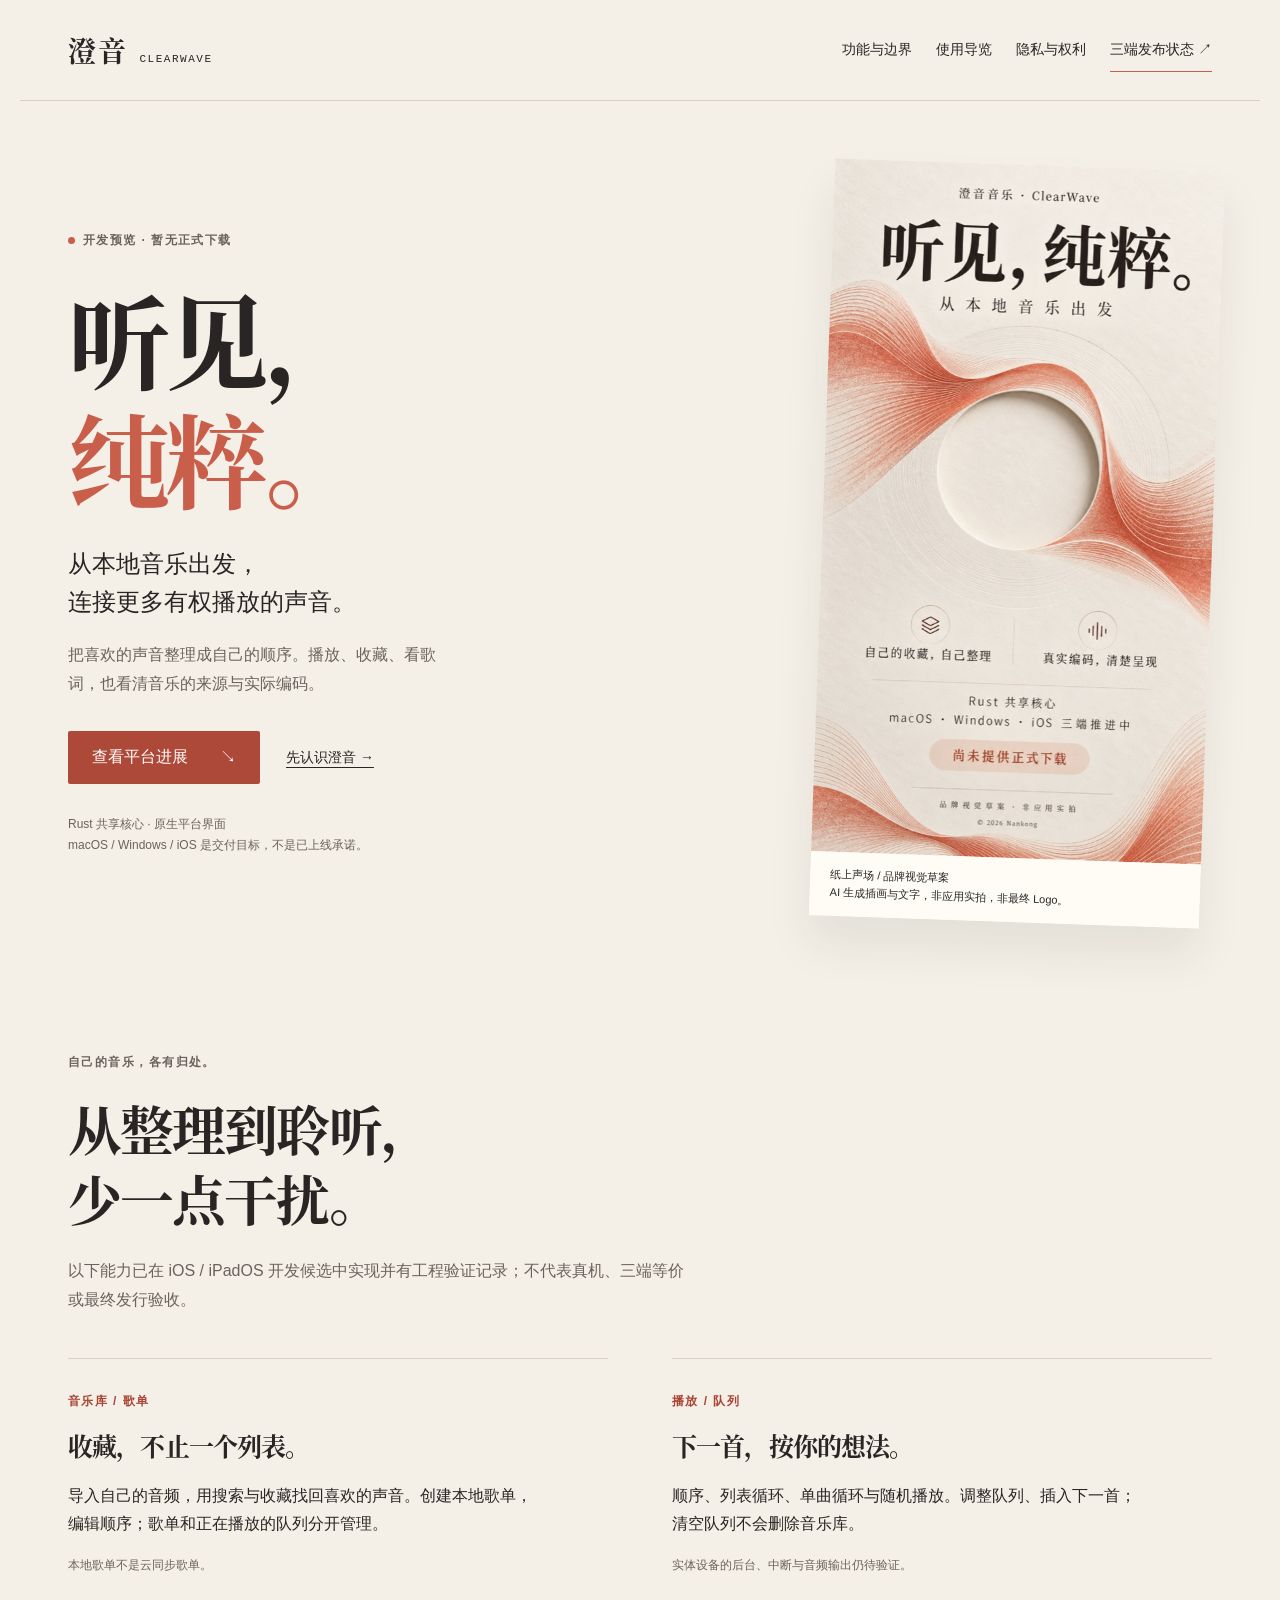
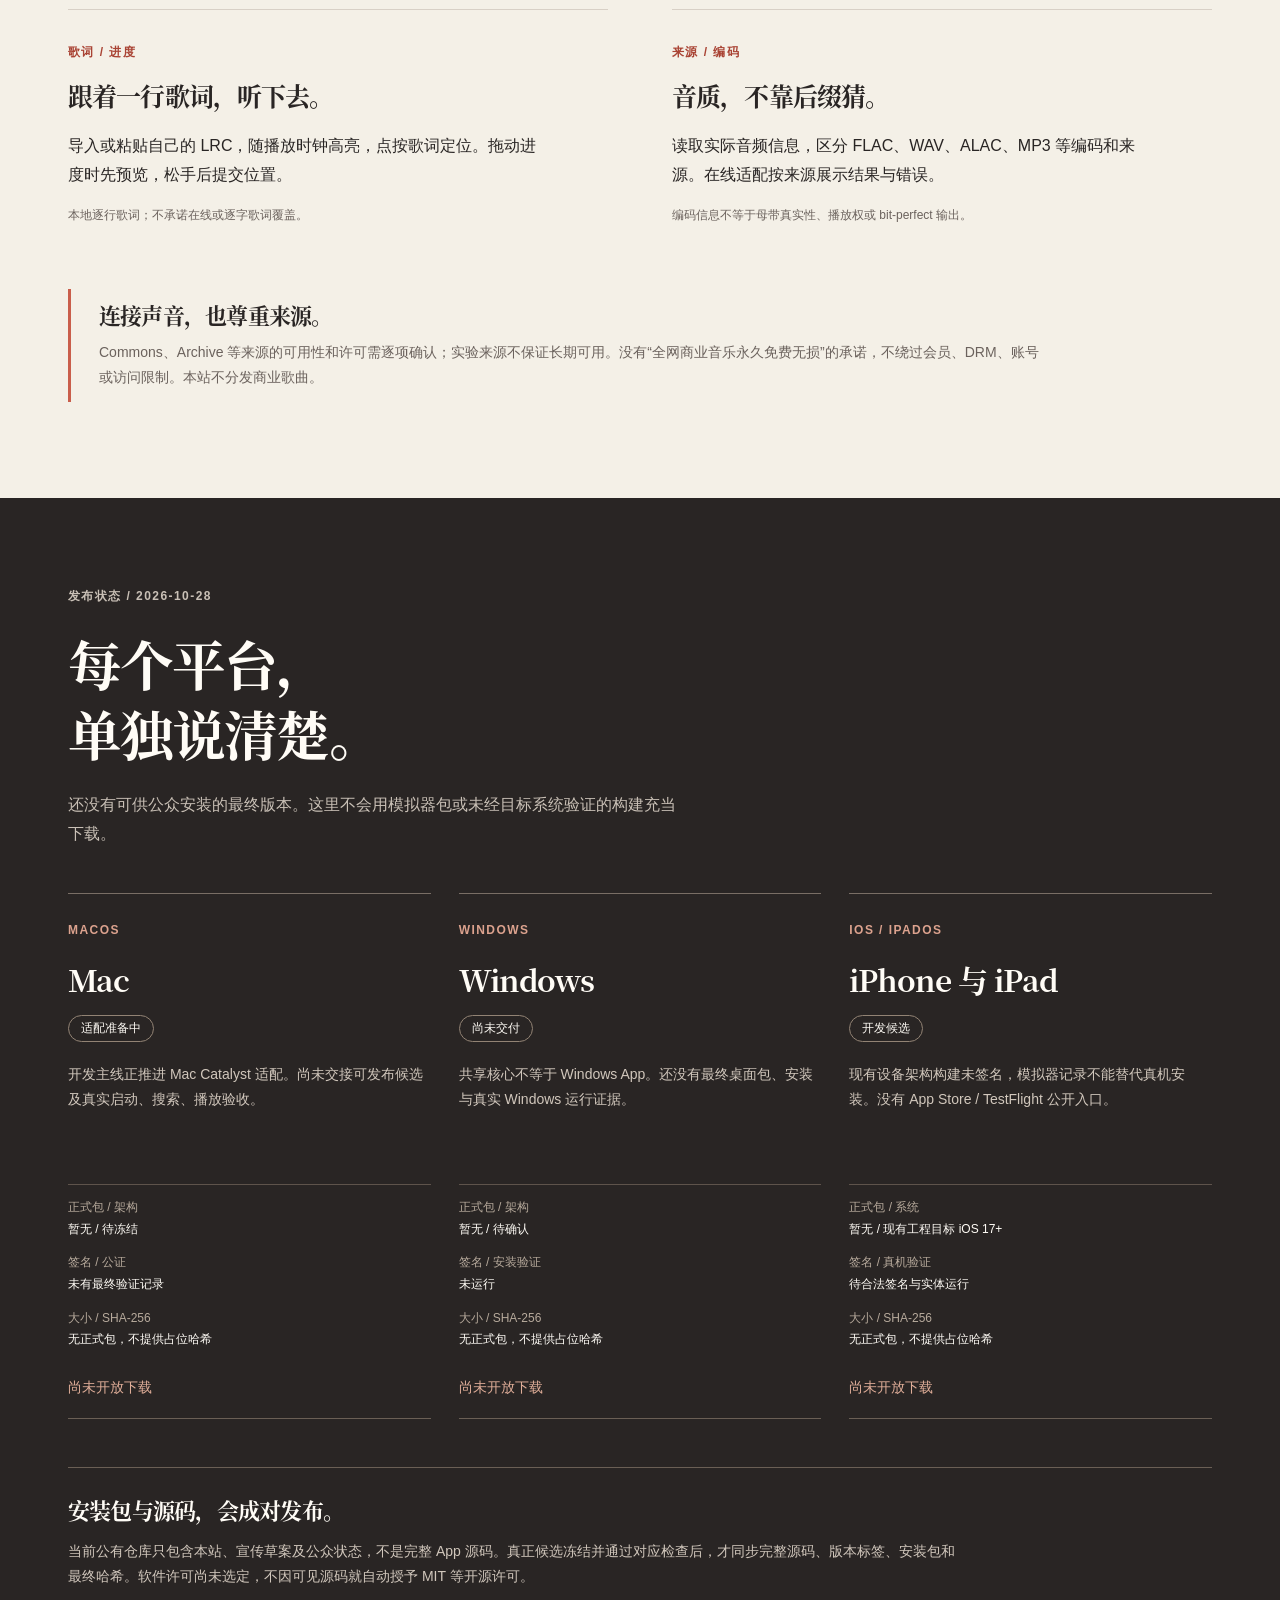
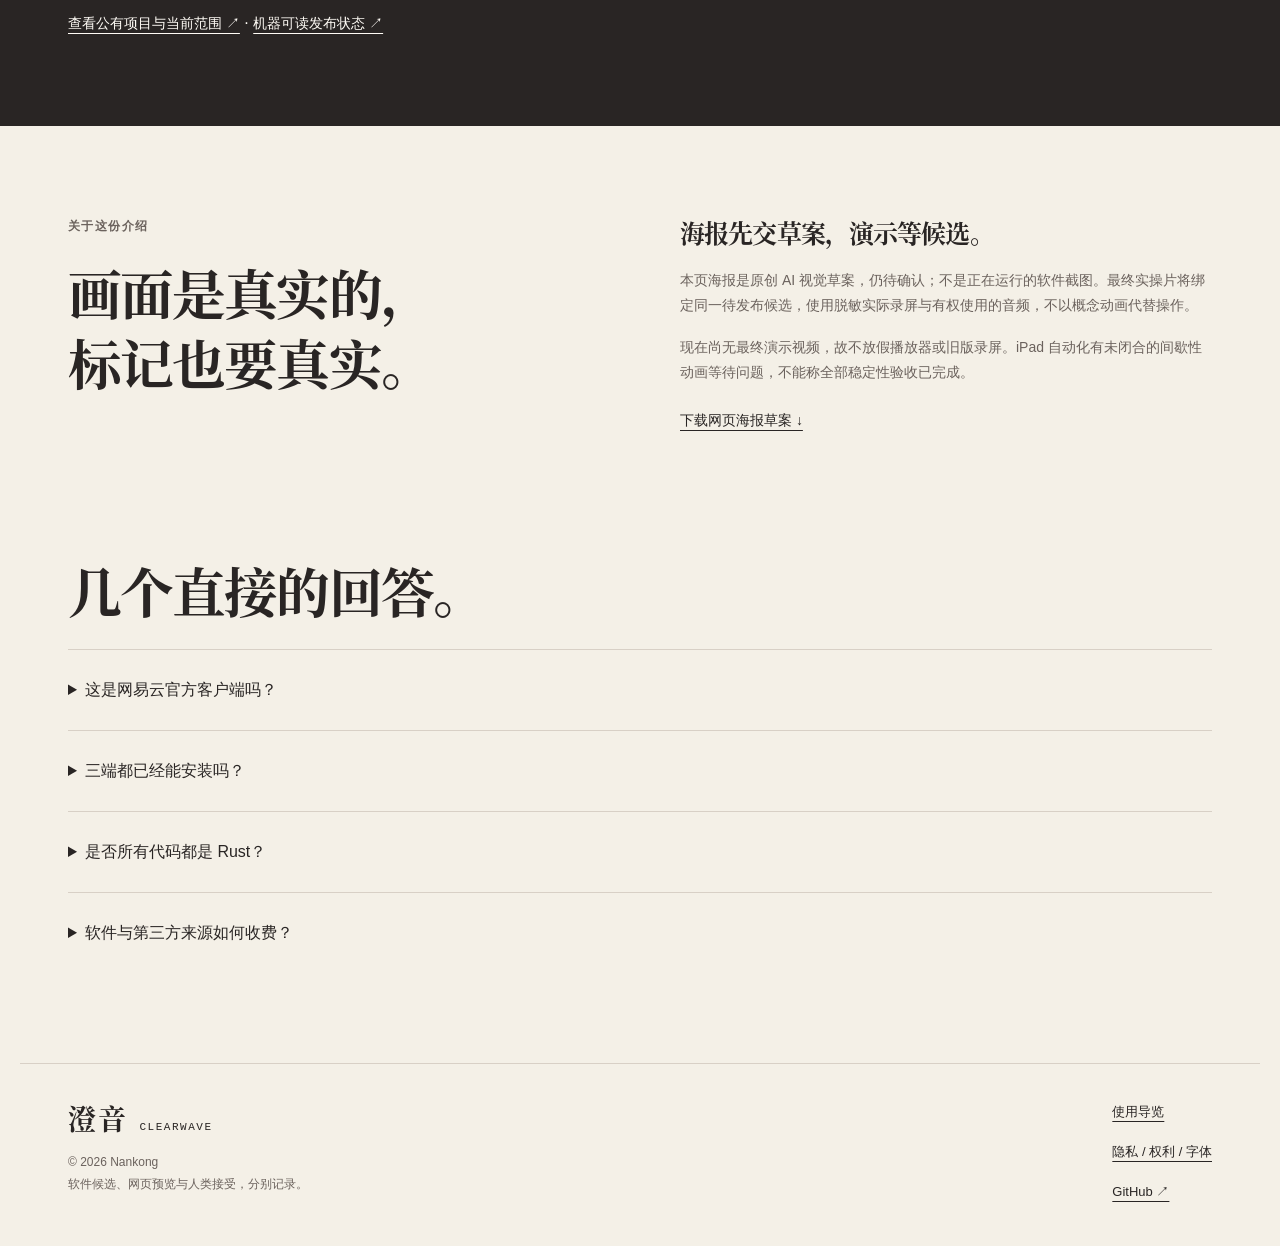
==== docs/index.html @ 3a29a629 "Publish ClearWave website preview and explicit platform status" ====
<!doctype html>
<html lang="zh-CN">
<head>
  <meta charset="utf-8">
  <meta name="viewport" content="width=device-width, initial-scale=1">
  <meta name="description" content="澄音音乐 ClearWave：从本地音乐出发，连接有权播放的声音。了解真实能力、三端开发状态与发布边界。">
  <meta name="theme-color" content="#F4F0E7">
  <title>澄音音乐 ClearWave — 听见，纯粹。</title>
  <link rel="stylesheet" href="style.css">
  <link rel="icon" href="favicon.svg" type="image/svg+xml">
</head>
<body>
  <a class="skip" href="#main">跳到正文</a>
  <header class="wrap header">
    <a class="brand" href="./" aria-label="澄音音乐首页">澄音<span>CLEARWAVE</span></a>
    <nav aria-label="主导航"><a href="#experience">功能与边界</a><a href="guide.html">使用导览</a><a href="rights.html">隐私与权利</a><a class="nav-status" href="#downloads">三端发布状态 ↗</a></nav>
  </header>
  <main id="main">
    <section class="hero wrap">
      <div class="hero-copy">
        <p class="eyebrow"><span class="dot" aria-hidden="true"></span>开发预览 · 暂无正式下载</p>
        <h1>听见，<br><em>纯粹。</em></h1>
        <p class="lead">从本地音乐出发，<br>连接更多有权播放的声音。</p>
        <p class="intro">把喜欢的声音整理成自己的顺序。播放、收藏、看歌词，也看清音乐的来源与实际编码。</p>
        <div class="actions"><a class="button" href="#downloads">查看平台进展 <span aria-hidden="true">↘</span></a><a class="text-link" href="guide.html">先认识澄音 →</a></div>
        <p class="hero-note">Rust 共享核心 · 原生平台界面<br>macOS / Windows / iOS 是交付目标，不是已上线承诺。</p>
      </div>
      <figure class="hero-visual">
        <img src="poster-draft-r1.jpg" width="540" height="960" alt="澄音音乐品牌视觉草案：米白纸上的珊瑚色声波，主标题听见，纯粹。画内标注三端推进中、尚未提供正式下载。">
        <figcaption>纸上声场 / 品牌视觉草案<br>AI 生成插画与文字，非应用实拍，非最终 Logo。</figcaption>
      </figure>
    </section>
    <section class="experience wrap" id="experience" aria-labelledby="experience-title">
      <div class="section-head"><p class="eyebrow">自己的音乐，各有归处。</p><h2 id="experience-title">从整理到聆听，<br>少一点干扰。</h2><p>以下能力已在 iOS / iPadOS 开发候选中实现并有工程验证记录；不代表真机、三端等价或最终发行验收。</p></div>
      <div class="feature-grid">
        <article><p class="label">音乐库 / 歌单</p><h3>收藏，不止一个列表。</h3><p>导入自己的音频，用搜索与收藏找回喜欢的声音。创建本地歌单，编辑顺序；歌单和正在播放的队列分开管理。</p><small>本地歌单不是云同步歌单。</small></article>
        <article><p class="label">播放 / 队列</p><h3>下一首，按你的想法。</h3><p>顺序、列表循环、单曲循环与随机播放。调整队列、插入下一首；清空队列不会删除音乐库。</p><small>实体设备的后台、中断与音频输出仍待验证。</small></article>
        <article><p class="label">歌词 / 进度</p><h3>跟着一行歌词，听下去。</h3><p>导入或粘贴自己的 LRC，随播放时钟高亮，点按歌词定位。拖动进度时先预览，松手后提交位置。</p><small>本地逐行歌词；不承诺在线或逐字歌词覆盖。</small></article>
        <article><p class="label">来源 / 编码</p><h3>音质，不靠后缀猜。</h3><p>读取实际音频信息，区分 FLAC、WAV、ALAC、MP3 等编码和来源。在线适配按来源展示结果与错误。</p><small>编码信息不等于母带真实性、播放权或 bit-perfect 输出。</small></article>
      </div>
      <aside class="boundary"><h3>连接声音，也尊重来源。</h3><p>Commons、Archive 等来源的可用性和许可需逐项确认；实验来源不保证长期可用。没有“全网商业音乐永久免费无损”的承诺，不绕过会员、DRM、账号或访问限制。本站不分发商业歌曲。</p></aside>
    </section>
    <section class="platforms" id="downloads" aria-labelledby="download-title"><div class="wrap">
      <div class="section-head"><p class="eyebrow">发布状态 / 2026-10-28</p><h2 id="download-title">每个平台，<br>单独说清楚。</h2><p>还没有可供公众安装的最终版本。这里不会用模拟器包或未经目标系统验证的构建充当下载。</p></div>
      <div class="platform-grid">
        <article data-platform="macos"><p class="label">MACOS</p><h3>Mac</h3><span class="status">适配准备中</span><p>开发主线正推进 Mac Catalyst 适配。尚未交接可发布候选及真实启动、搜索、播放验收。</p><dl><dt>正式包 / 架构</dt><dd>暂无 / 待冻结</dd><dt>签名 / 公证</dt><dd>未有最终验证记录</dd><dt>大小 / SHA-256</dt><dd>无正式包，不提供占位哈希</dd></dl><p class="unavailable">尚未开放下载</p></article>
        <article data-platform="windows"><p class="label">WINDOWS</p><h3>Windows</h3><span class="status">尚未交付</span><p>共享核心不等于 Windows App。还没有最终桌面包、安装与真实 Windows 运行证据。</p><dl><dt>正式包 / 架构</dt><dd>暂无 / 待确认</dd><dt>签名 / 安装验证</dt><dd>未运行</dd><dt>大小 / SHA-256</dt><dd>无正式包，不提供占位哈希</dd></dl><p class="unavailable">尚未开放下载</p></article>
        <article data-platform="ios"><p class="label">IOS / IPADOS</p><h3>iPhone 与 iPad</h3><span class="status">开发候选</span><p>现有设备架构构建未签名，模拟器记录不能替代真机安装。没有 App Store / TestFlight 公开入口。</p><dl><dt>正式包 / 系统</dt><dd>暂无 / 现有工程目标 iOS 17+</dd><dt>签名 / 真机验证</dt><dd>待合法签名与实体运行</dd><dt>大小 / SHA-256</dt><dd>无正式包，不提供占位哈希</dd></dl><p class="unavailable">尚未开放下载</p></article>
      </div>
      <div class="release-note"><h3>安装包与源码，会成对发布。</h3><p>当前公有仓库只包含本站、宣传草案及公众状态，不是完整 App 源码。真正候选冻结并通过对应检查后，才同步完整源码、版本标签、安装包和最终哈希。软件许可尚未选定，不因可见源码就自动授予 MIT 等开源许可。</p><a class="text-link" href="https://github.com/dashizhihuan2018-source/ClearWave">查看公有项目与当前范围 ↗</a> · <a class="text-link" href="release-status.json">机器可读发布状态 ↗</a></div>
    </div></section>
    <section class="media wrap" aria-labelledby="media-title"><div class="section-head"><p class="eyebrow">关于这份介绍</p><h2 id="media-title">画面是真实的，<br>标记也要真实。</h2></div><div class="media-copy"><h3>海报先交草案，演示等候选。</h3><p>本页海报是原创 AI 视觉草案，仍待确认；不是正在运行的软件截图。最终实操片将绑定同一待发布候选，使用脱敏实际录屏与有权使用的音频，不以概念动画代替操作。</p><p>现在尚无最终演示视频，故不放假播放器或旧版录屏。iPad 自动化有未闭合的间歇性动画等待问题，不能称全部稳定性验收已完成。</p><a class="text-link" href="poster-draft-r1.jpg" download>下载网页海报草案 ↓</a></div></section>
    <section class="wrap faq"><h2>几个直接的回答。</h2><details><summary>这是网易云官方客户端吗？</summary><p>不是。澄音是独立音乐播放器候选，与网易云及各来源平台无官方合作或背书关系，不复制其商标、专有代码或歌曲资产。</p></details><details><summary>三端都已经能安装吗？</summary><p>没有。Mac 适配、Windows 交付及 iOS 签名/真机验证分别推进；现阶段不能从本站下载安装正式 App。</p></details><details><summary>是否所有代码都是 Rust？</summary><p>不是。共享核心使用 Rust；当前 Apple 平台界面与音频输出使用 SwiftUI / AVFoundation。原生薄层和各平台能力需要分别验证。</p></details><details><summary>软件与第三方来源如何收费？</summary><p>尚未公布最终软件使用许可与发行条款。本站是免费访问的静态介绍页，不收款、不售卖音乐；第三方来源的授权、访问条件或费用独立适用。</p></details></section>
  </main>
  <footer class="wrap footer"><div><a class="brand" href="./">澄音<span>CLEARWAVE</span></a><p>© 2026 Nankong<br>软件候选、网页预览与人类接受，分别记录。</p></div><div><a href="guide.html">使用导览</a><a href="rights.html">隐私 / 权利 / 字体</a><a href="https://github.com/dashizhihuan2018-source/ClearWave">GitHub ↗</a></div></footer>
</body>
</html>
---- docs/style.css ----
@font-face{font-family:ClearWaveTitle;src:url('fonts/ClearWaveTitle-Bold.woff2') format('woff2');font-weight:700;font-style:normal;font-display:swap}
:root{--paper:#f4f0e7;--ink:#292524;--coral:#c95e4b;--muted:#6b625d;--surface:#fffcf6;--line:#d8d0c6;--deep:#292524}
*{box-sizing:border-box}html{scroll-behavior:smooth;scroll-padding-top:36px}body{margin:0;background:var(--paper);color:var(--ink);font-family:-apple-system,BlinkMacSystemFont,"PingFang SC","Microsoft YaHei",sans-serif;font-size:16px;line-height:1.8}a{color:inherit;text-decoration-thickness:1px;text-underline-offset:5px}a:hover{color:#a94030}a:focus-visible,summary:focus-visible{outline:3px solid var(--coral);outline-offset:5px}img{display:block;max-width:100%;height:auto}h1,h2,h3,.brand{font-family:ClearWaveTitle,"Songti SC",serif;font-weight:700;line-height:1.3;letter-spacing:-.035em}h1,h2,h3,p,figure{margin:0}h1{font-size:clamp(76px,8vw,120px);line-height:1.16;margin:28px 0}h1 em{font-style:normal;color:var(--coral)}h2{font-size:clamp(34px,4.2vw,58px);margin-bottom:24px}h3{font-size:25px;margin-bottom:20px}p+p{margin-top:16px}.wrap{max-width:1240px;padding-inline:48px;margin:auto}.header{display:flex;justify-content:space-between;gap:24px;align-items:center;padding-block:28px;border-bottom:1px solid var(--line)}.brand{display:flex;align-items:baseline;gap:12px;font-size:28px;white-space:nowrap;text-decoration:none;letter-spacing:.06em}.brand span{font-family:ui-monospace,monospace;font-size:11px;font-weight:500;letter-spacing:.14em}.header nav{display:flex;gap:24px;align-items:center;font-size:14px}.header nav a{text-decoration:none;min-height:44px;display:inline-flex;align-items:center}.nav-status{border-bottom:1px solid var(--coral)}.skip{position:absolute;left:16px;top:-100px;background:var(--surface);padding:12px;z-index:10}.skip:focus{top:12px}.hero{display:grid;grid-template-columns:1.05fr .85fr;gap:72px;align-items:center;padding-block:64px 90px}.eyebrow,.label{font-size:12px;letter-spacing:.12em;font-weight:600}.eyebrow{color:var(--muted)}.dot{display:inline-block;width:7px;height:7px;background:var(--coral);border-radius:50%;vertical-align:middle;margin-right:8px}.lead{font-size:24px;line-height:1.6;margin-bottom:20px}.intro{color:var(--muted);max-width:380px}.actions{display:flex;gap:26px;align-items:center;flex-wrap:wrap;margin-top:32px}.button{display:inline-flex;gap:32px;align-items:center;min-height:52px;padding:12px 24px;background:var(--coral);color:#fff;text-decoration:none;border-radius:2px}.button:hover{background:#a94030;color:white}.text-link{font-size:14px}.hero-note{margin-top:30px;font-size:12px;color:var(--muted)}.hero-visual{max-width:390px;justify-self:end;transform:rotate(2deg);box-shadow:0 28px 46px #29252414}.hero-visual img{width:100%}.hero-visual figcaption{position:relative;font-size:11px;padding:14px 20px;background:var(--surface);line-height:1.6}.section-head{max-width:620px;margin-bottom:44px}.section-head .eyebrow{margin-bottom:20px}.section-head>p:last-child{color:var(--muted)}.experience{padding-block:40px 96px}.feature-grid{display:grid;grid-template-columns:1fr 1fr;gap:0 64px}.feature-grid article{padding-block:32px;border-top:1px solid var(--line)}.feature-grid .label{color:var(--coral);margin-bottom:16px}.feature-grid p:not(.label){max-width:470px}.feature-grid small{display:block;color:var(--muted);margin-top:16px;font-size:12px}.boundary{border-left:3px solid var(--coral);padding:12px 28px;margin-top:30px}.boundary h3{font-size:22px;margin-bottom:10px}.boundary p{color:var(--muted);font-size:14px;max-width:940px}.platforms{background:var(--deep);color:var(--surface);padding-block:88px}.platforms .eyebrow,.platforms .section-head>p:last-child{color:#c9c0b6}.platform-grid{display:grid;grid-template-columns:repeat(3,1fr);gap:28px}.platform-grid article{padding:26px 0;border-top:1px solid #796e65}.platform-grid .label{color:#dca28e;margin-bottom:18px}.platform-grid h3{font-size:30px;margin-bottom:14px}.status{display:inline-block;padding:2px 12px;border:1px solid #928374;font-size:12px;margin-bottom:20px;border-radius:30px}.platform-grid article>p:not(.label):not(.unavailable){font-size:14px;color:#d1c7bc;min-height:102px}.platform-grid dl{font-size:12px;border-top:1px solid #5e534b;margin-top:20px;padding-top:12px}.platform-grid dt{color:#b7aa9c}.platform-grid dd{margin:0 0 12px;overflow-wrap:anywhere}.unavailable{font-size:14px;border-bottom:1px solid #6a5f55;padding-bottom:18px;margin-top:24px;color:#dfad98}.release-note{border-top:1px solid #6a5f55;padding-top:28px;margin-top:22px}.release-note h3{font-size:22px;margin-bottom:14px}.release-note p{max-width:900px;color:#d1c7bc;font-size:14px;margin-bottom:20px}.platforms a:hover{color:#f9c4af}.media{display:grid;grid-template-columns:1fr 1fr;gap:80px;padding-block:90px}.media-copy p{color:var(--muted);font-size:14px}.media-copy a{display:inline-flex;min-height:44px;align-items:center;margin-top:14px}.faq{padding-bottom:90px}.faq details{border-top:1px solid var(--line);padding-block:18px}.faq summary{cursor:pointer;min-height:44px;align-content:center}.faq details p{max-width:860px;color:var(--muted);font-size:14px;padding:12px 24px}.footer{border-top:1px solid var(--line);padding-block:36px;display:flex;justify-content:space-between;gap:28px}.footer p{font-size:12px;color:var(--muted);margin-top:16px}.footer>div:last-child{display:flex;flex-direction:column;gap:10px;font-size:13px}.footer a{min-height:30px}.document{max-width:860px;padding-block:70px 90px}.document h1{font-size:52px;margin:20px 0 32px}.document h2{font-size:30px;margin:40px 0 20px}.document h3{font-size:22px;margin:30px 0 14px}.document li+li{margin-top:12px}.document .notice{border-left:3px solid var(--coral);padding:14px 22px;background:var(--surface);margin-block:26px}.document p,.document li{overflow-wrap:anywhere}.document p+p{margin-top:18px}.document code{font-size:13px;overflow-wrap:anywhere}.document .toc{display:flex;flex-wrap:wrap;gap:20px;margin-bottom:30px}.document .toc a{min-height:44px;display:inline-flex;align-items:center}
@media(max-width:850px){.wrap{padding-inline:28px}.header{align-items:flex-start;flex-direction:column;gap:14px}.header nav{width:100%;gap:20px;flex-wrap:wrap}.hero{gap:36px;padding-block:44px 64px}.hero-visual{transform:none}.platform-grid{grid-template-columns:1fr}.platform-grid article>p:not(.label):not(.unavailable){min-height:0}.platform-grid dl{display:grid;grid-template-columns:130px 1fr;gap:8px}.platform-grid dd{margin:0}.media{gap:40px}.feature-grid{gap:0 36px}}
@media(max-width:600px){.wrap{padding-inline:24px}.brand{font-size:26px}.header nav{font-size:12px;gap:8px 20px}.header{padding-block:20px}.hero{grid-template-columns:1fr;gap:44px;padding-top:40px}h1{font-size:88px;margin-block:24px}.lead{font-size:22px}.hero-visual{width:85%;max-width:330px;justify-self:center}.hero-note{font-size:11px}.hero-visual figcaption{font-size:10px}.hero-copy .eyebrow{font-size:11px}.feature-grid{grid-template-columns:1fr}.experience{padding-top:20px}.section-head{margin-bottom:28px}.boundary{padding-left:18px}.platforms{padding-block:56px}.media{grid-template-columns:1fr;gap:10px;padding-block:60px}.media .section-head{margin-bottom:16px}.faq{padding-bottom:50px}.faq details p{padding-inline:0}.footer{flex-direction:column}.document{padding-block:40px 60px}.document h1{font-size:40px}.document ol,.document ul{padding-left:24px}}
@media(prefers-reduced-motion:reduce){html{scroll-behavior:auto}}
.button{background:#ad4938}.feature-grid .label{color:#a94334}
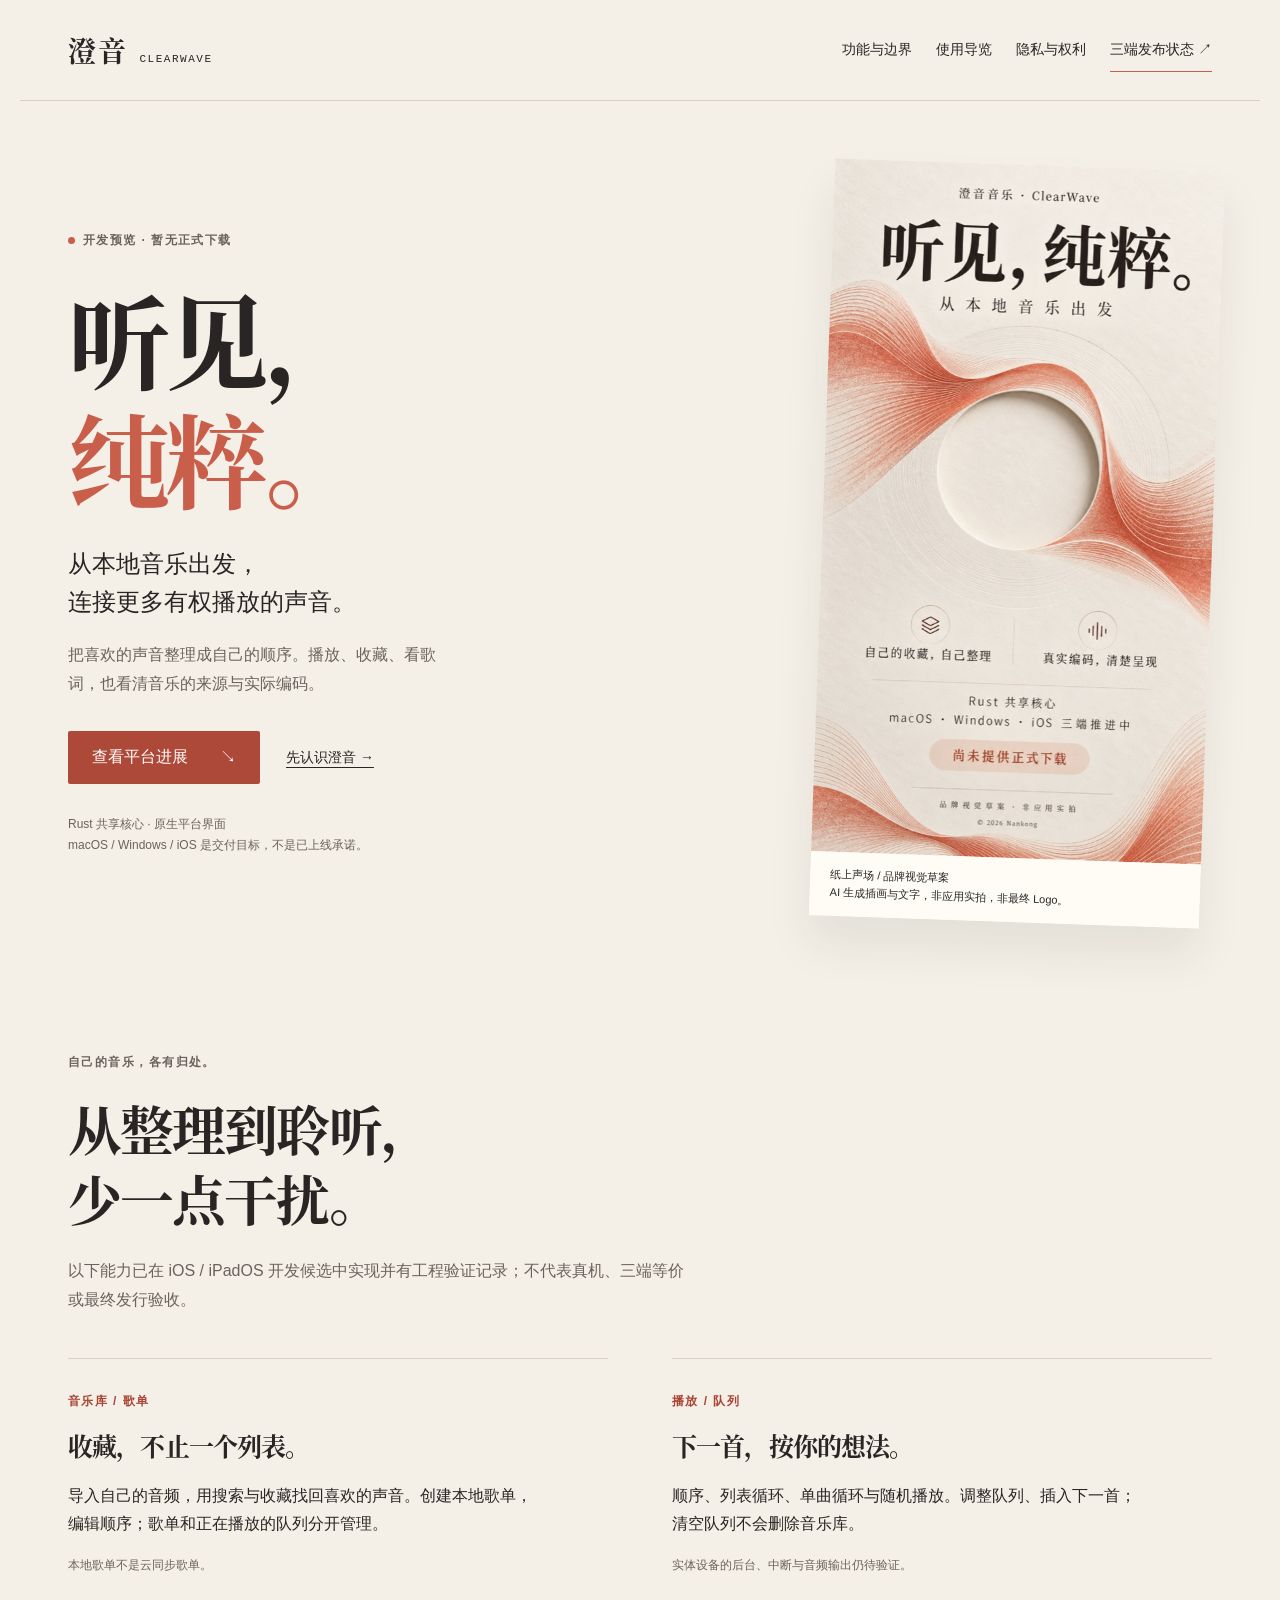
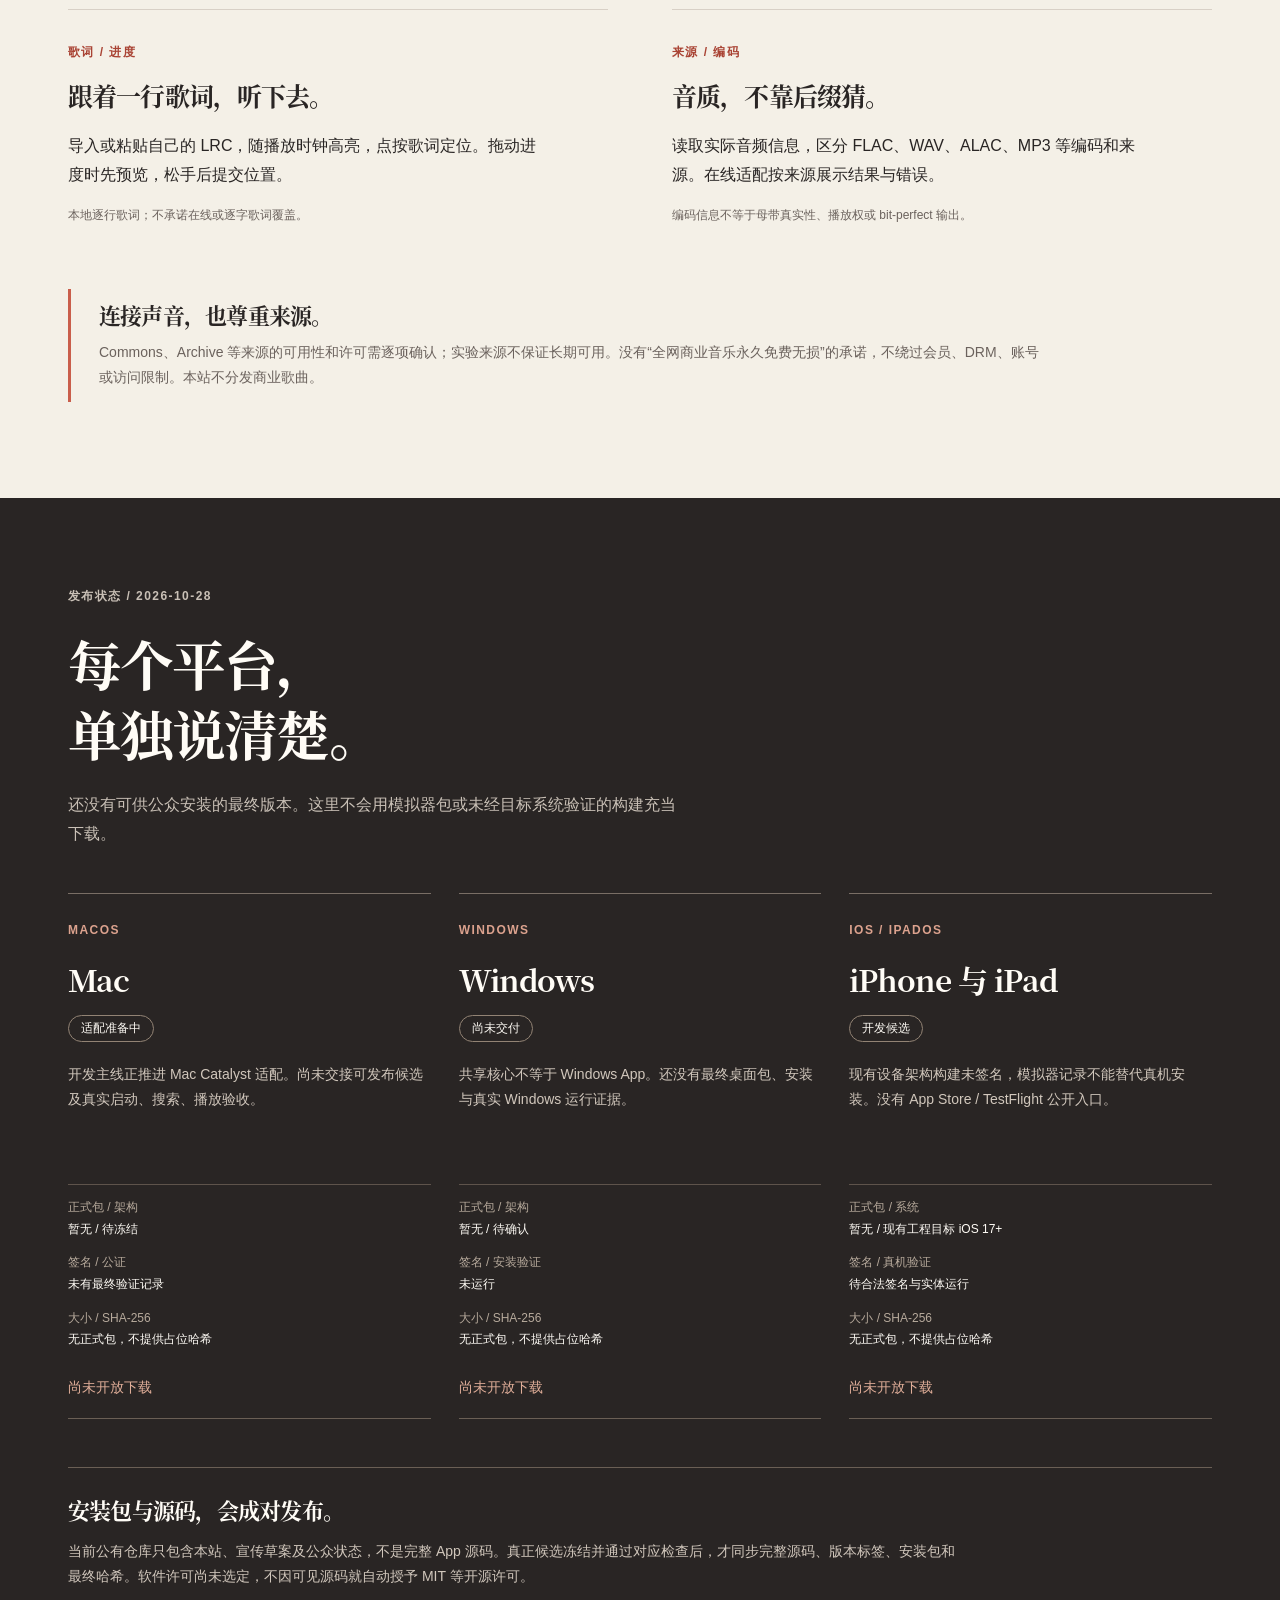
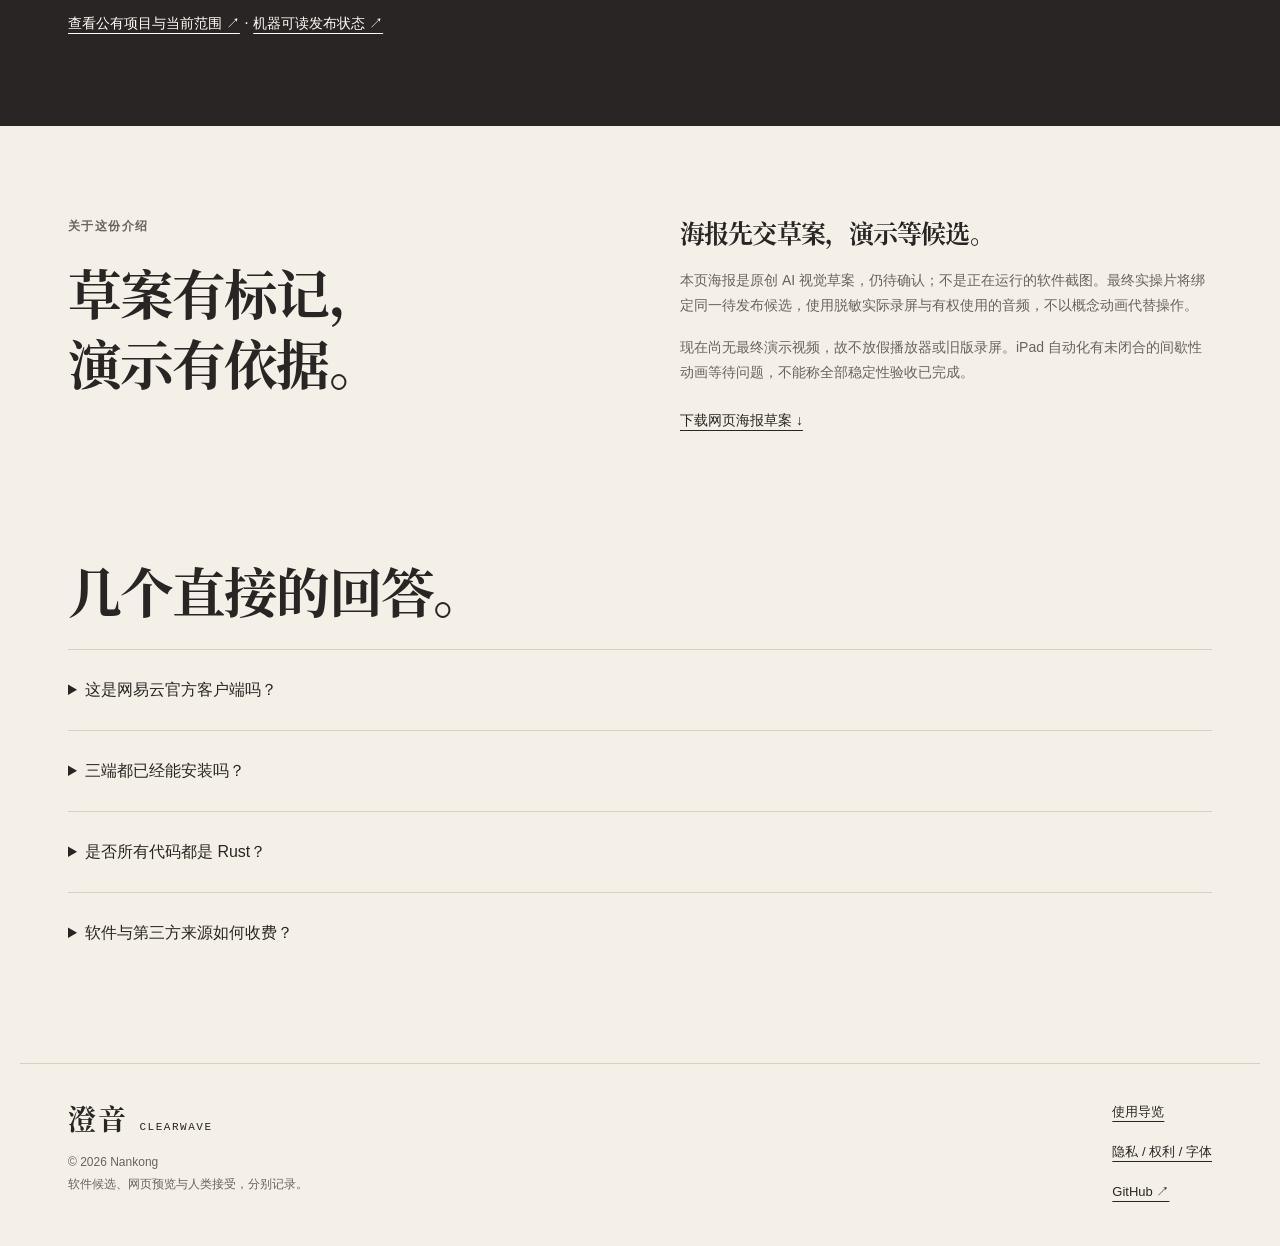
==== commit 0d296e9a: "Clarify illustrative media wording in website preview" ====
--- a/docs/index.html
+++ b/docs/index.html
@@ -49,7 +49,7 @@
       </div>
       <div class="release-note"><h3>安装包与源码，会成对发布。</h3><p>当前公有仓库只包含本站、宣传草案及公众状态，不是完整 App 源码。真正候选冻结并通过对应检查后，才同步完整源码、版本标签、安装包和最终哈希。软件许可尚未选定，不因可见源码就自动授予 MIT 等开源许可。</p><a class="text-link" href="https://github.com/dashizhihuan2018-source/ClearWave">查看公有项目与当前范围 ↗</a> · <a class="text-link" href="release-status.json">机器可读发布状态 ↗</a></div>
     </div></section>
-    <section class="media wrap" aria-labelledby="media-title"><div class="section-head"><p class="eyebrow">关于这份介绍</p><h2 id="media-title">画面是真实的，<br>标记也要真实。</h2></div><div class="media-copy"><h3>海报先交草案，演示等候选。</h3><p>本页海报是原创 AI 视觉草案，仍待确认；不是正在运行的软件截图。最终实操片将绑定同一待发布候选，使用脱敏实际录屏与有权使用的音频，不以概念动画代替操作。</p><p>现在尚无最终演示视频，故不放假播放器或旧版录屏。iPad 自动化有未闭合的间歇性动画等待问题，不能称全部稳定性验收已完成。</p><a class="text-link" href="poster-draft-r1.jpg" download>下载网页海报草案 ↓</a></div></section>
+    <section class="media wrap" aria-labelledby="media-title"><div class="section-head"><p class="eyebrow">关于这份介绍</p><h2 id="media-title">草案有标记，<br>演示有依据。</h2></div><div class="media-copy"><h3>海报先交草案，演示等候选。</h3><p>本页海报是原创 AI 视觉草案，仍待确认；不是正在运行的软件截图。最终实操片将绑定同一待发布候选，使用脱敏实际录屏与有权使用的音频，不以概念动画代替操作。</p><p>现在尚无最终演示视频，故不放假播放器或旧版录屏。iPad 自动化有未闭合的间歇性动画等待问题，不能称全部稳定性验收已完成。</p><a class="text-link" href="poster-draft-r1.jpg" download>下载网页海报草案 ↓</a></div></section>
     <section class="wrap faq"><h2>几个直接的回答。</h2><details><summary>这是网易云官方客户端吗？</summary><p>不是。澄音是独立音乐播放器候选，与网易云及各来源平台无官方合作或背书关系，不复制其商标、专有代码或歌曲资产。</p></details><details><summary>三端都已经能安装吗？</summary><p>没有。Mac 适配、Windows 交付及 iOS 签名/真机验证分别推进；现阶段不能从本站下载安装正式 App。</p></details><details><summary>是否所有代码都是 Rust？</summary><p>不是。共享核心使用 Rust；当前 Apple 平台界面与音频输出使用 SwiftUI / AVFoundation。原生薄层和各平台能力需要分别验证。</p></details><details><summary>软件与第三方来源如何收费？</summary><p>尚未公布最终软件使用许可与发行条款。本站是免费访问的静态介绍页，不收款、不售卖音乐；第三方来源的授权、访问条件或费用独立适用。</p></details></section>
   </main>
   <footer class="wrap footer"><div><a class="brand" href="./">澄音<span>CLEARWAVE</span></a><p>© 2026 Nankong<br>软件候选、网页预览与人类接受，分别记录。</p></div><div><a href="guide.html">使用导览</a><a href="rights.html">隐私 / 权利 / 字体</a><a href="https://github.com/dashizhihuan2018-source/ClearWave">GitHub ↗</a></div></footer>
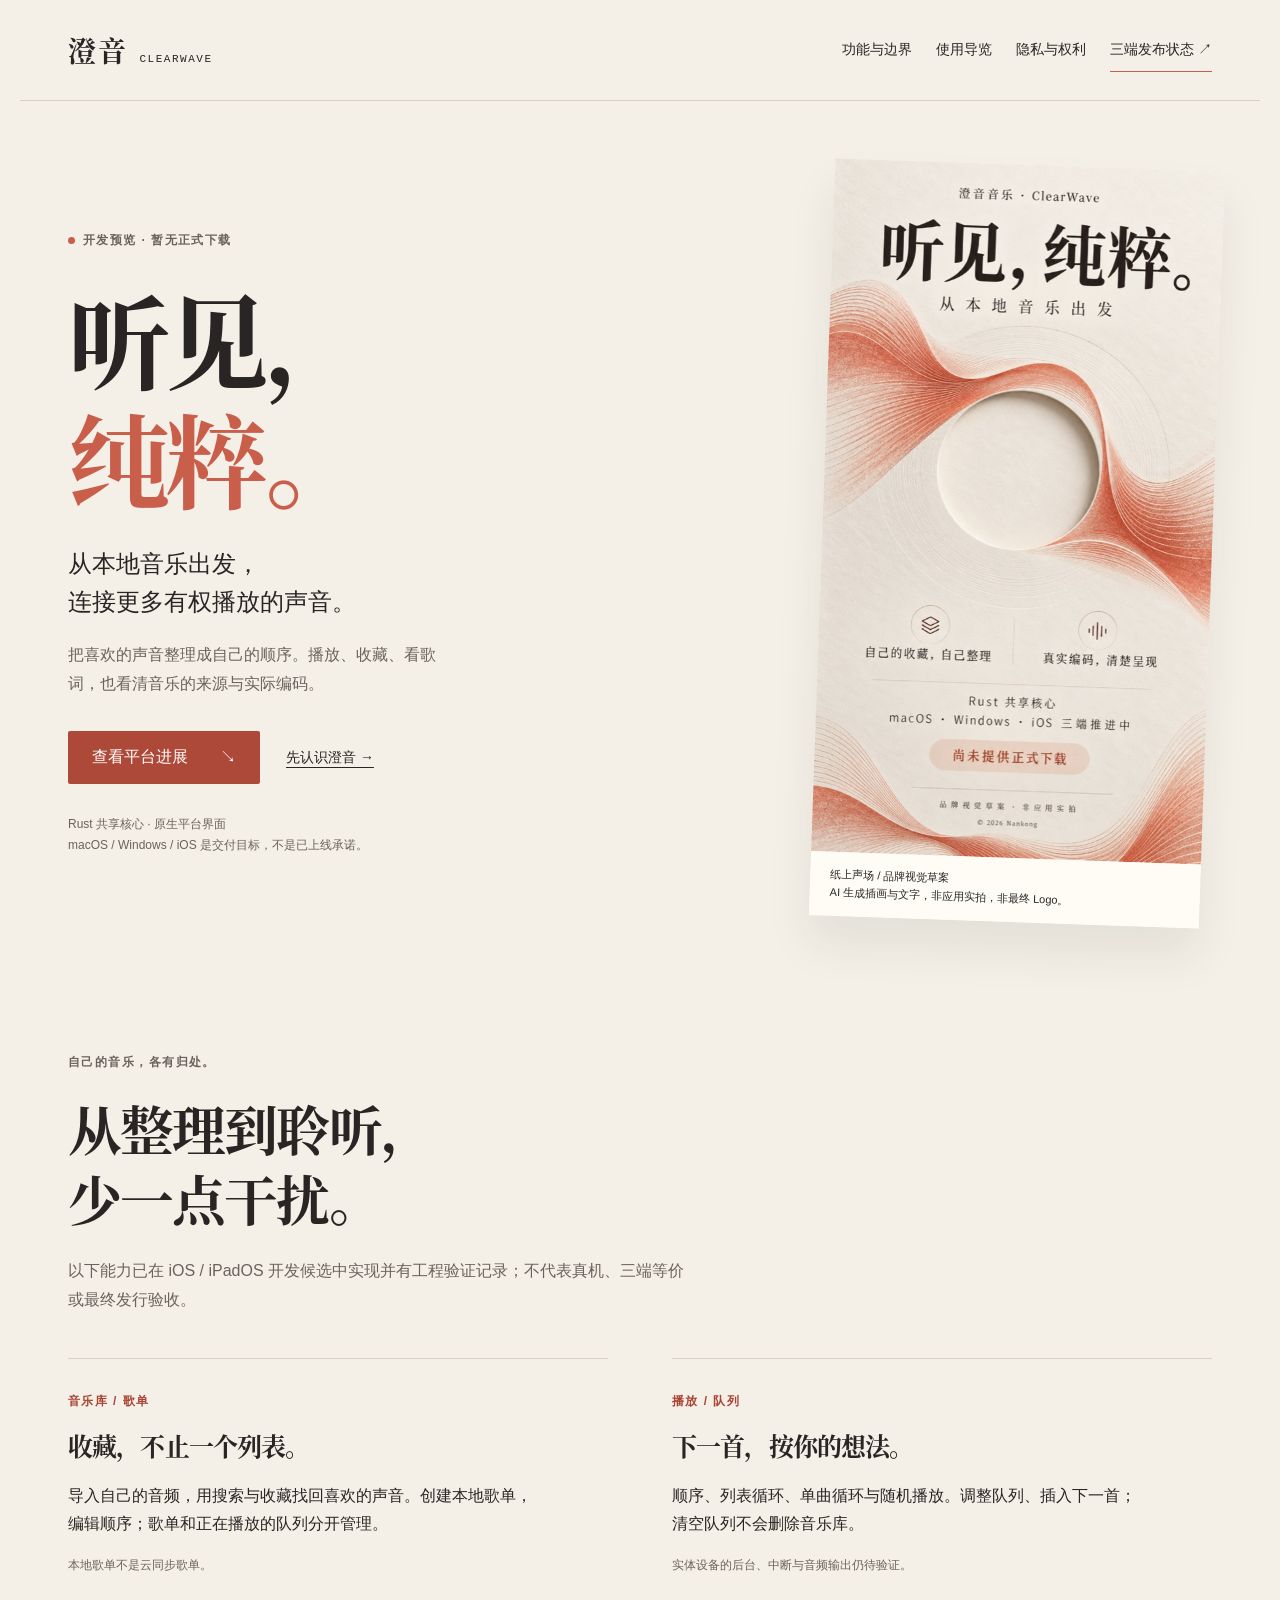
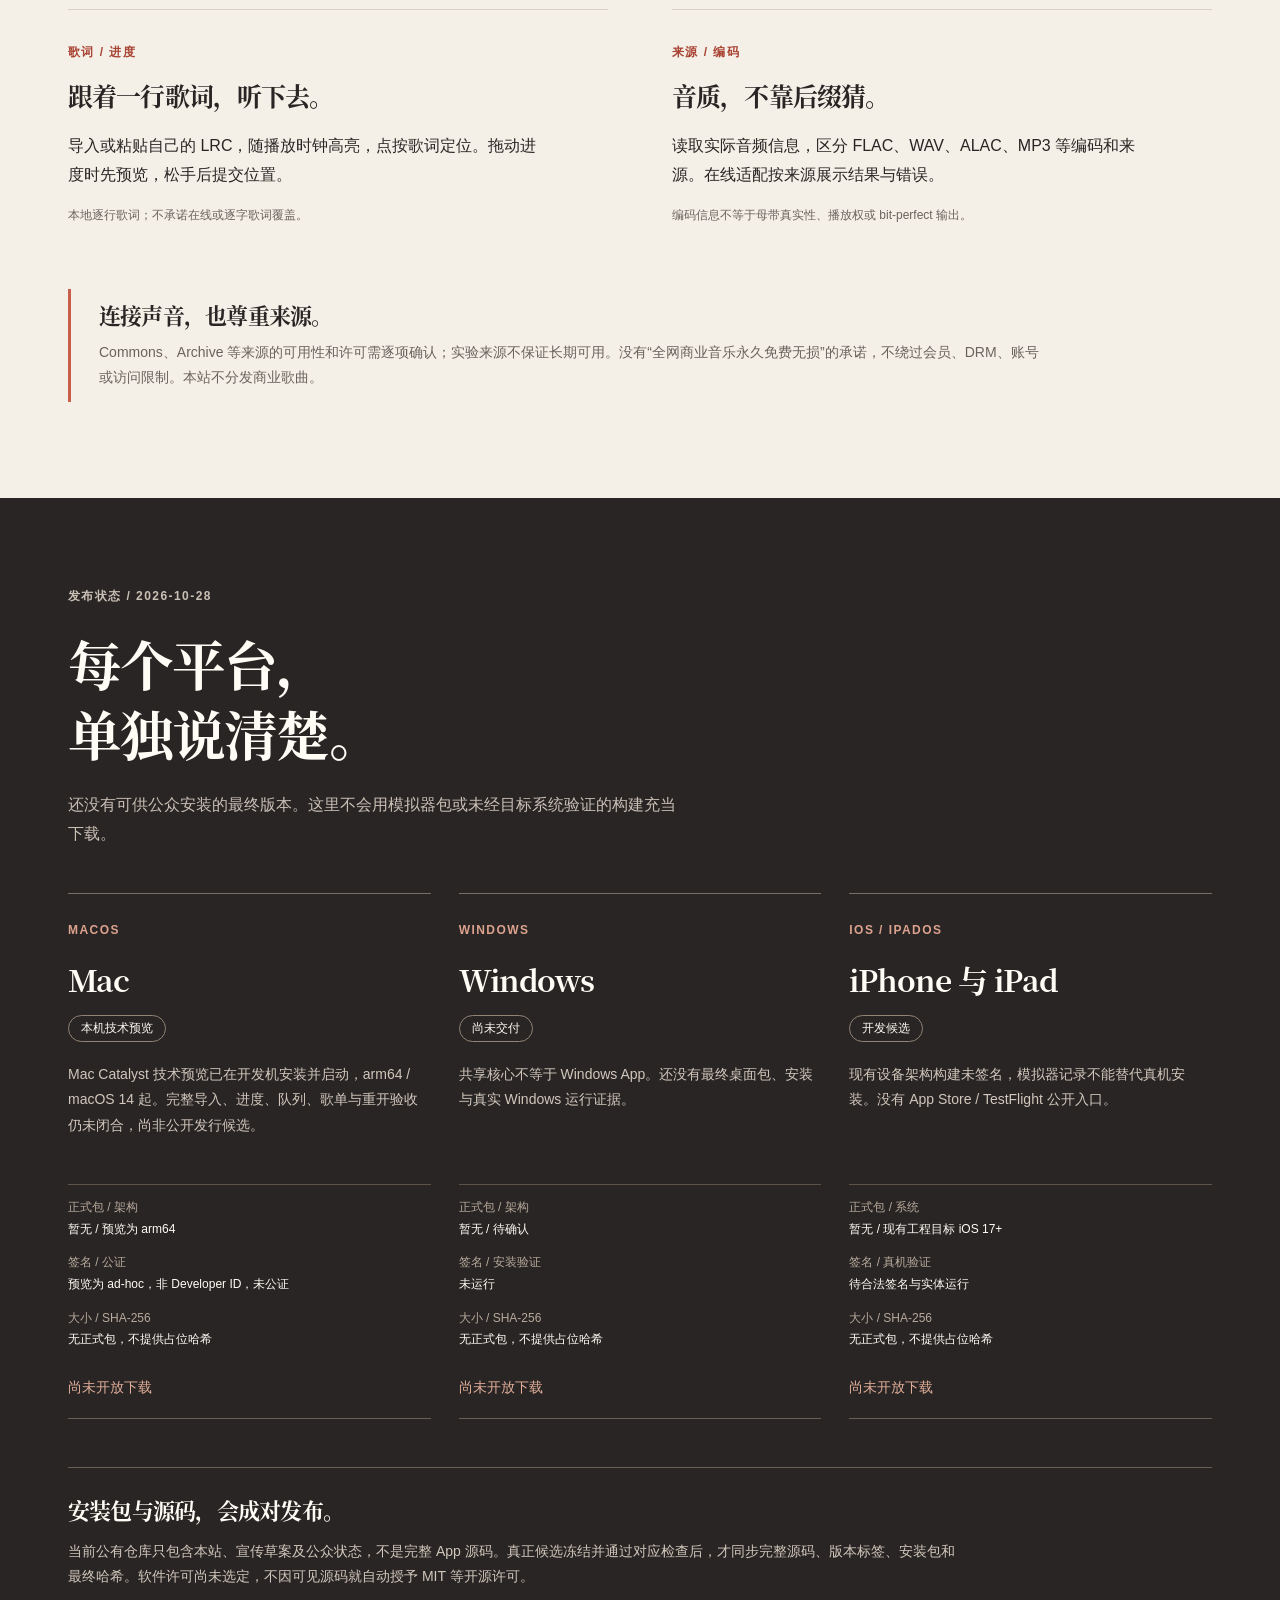
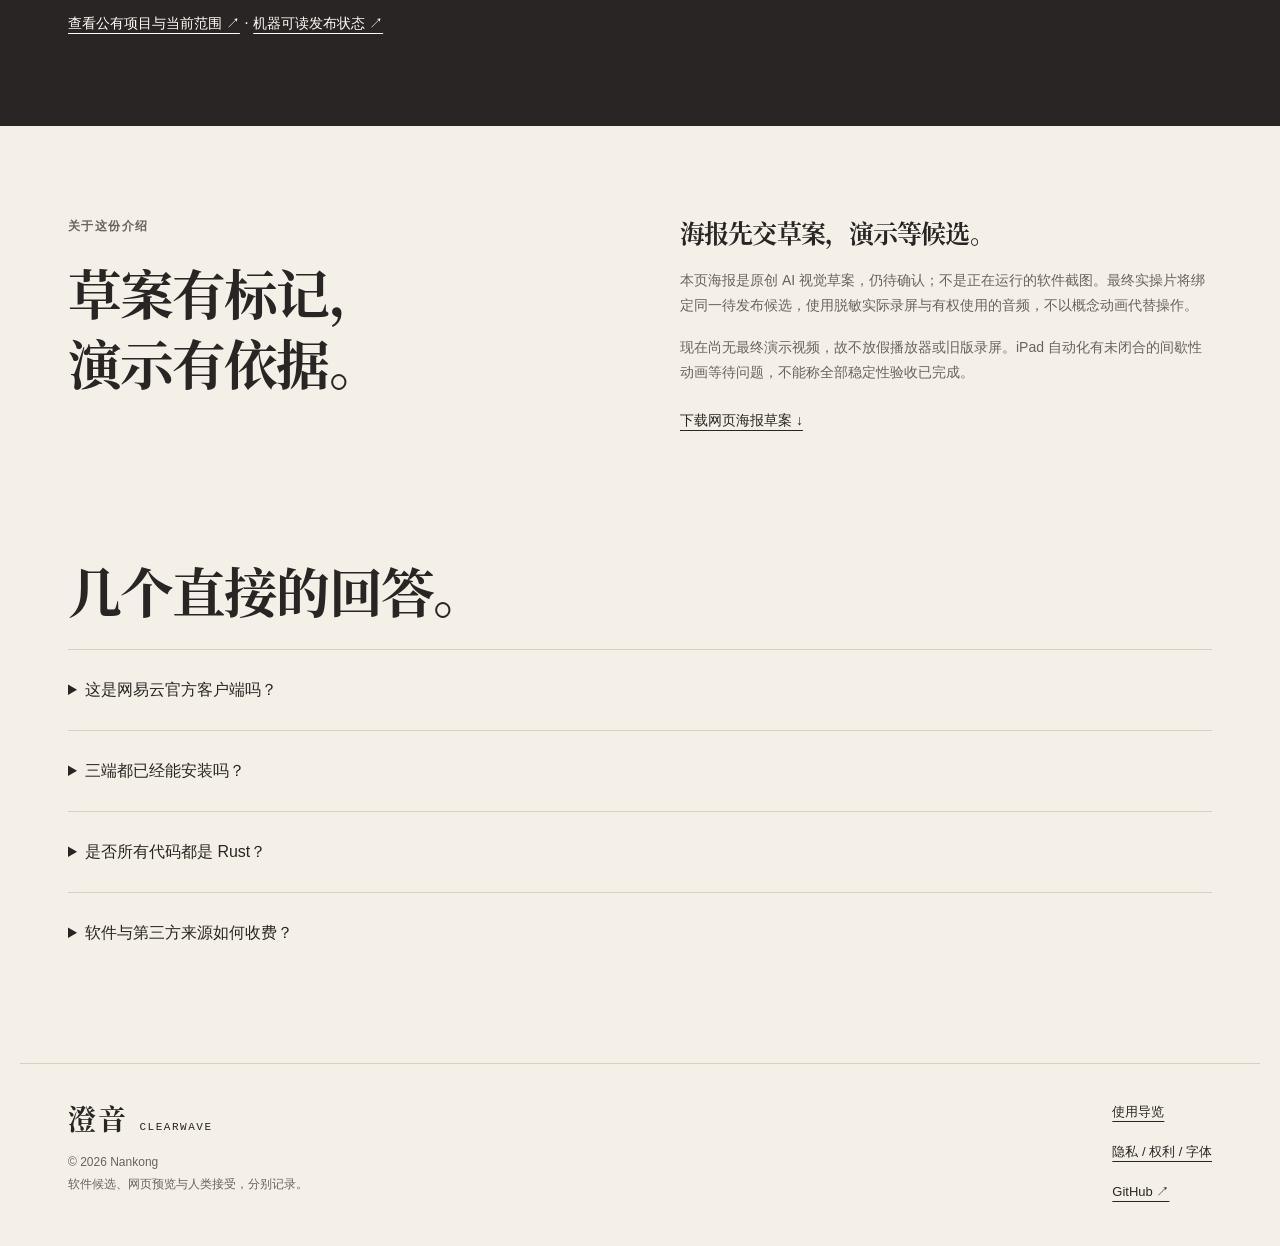
==== commit 926fba3f: "Document verified local Mac technical preview without final download" ====
--- a/docs/index.html
+++ b/docs/index.html
@@ -43,7 +43,7 @@
     <section class="platforms" id="downloads" aria-labelledby="download-title"><div class="wrap">
       <div class="section-head"><p class="eyebrow">发布状态 / 2026-10-28</p><h2 id="download-title">每个平台，<br>单独说清楚。</h2><p>还没有可供公众安装的最终版本。这里不会用模拟器包或未经目标系统验证的构建充当下载。</p></div>
       <div class="platform-grid">
-        <article data-platform="macos"><p class="label">MACOS</p><h3>Mac</h3><span class="status">适配准备中</span><p>开发主线正推进 Mac Catalyst 适配。尚未交接可发布候选及真实启动、搜索、播放验收。</p><dl><dt>正式包 / 架构</dt><dd>暂无 / 待冻结</dd><dt>签名 / 公证</dt><dd>未有最终验证记录</dd><dt>大小 / SHA-256</dt><dd>无正式包，不提供占位哈希</dd></dl><p class="unavailable">尚未开放下载</p></article>
+        <article data-platform="macos"><p class="label">MACOS</p><h3>Mac</h3><span class="status">本机技术预览</span><p>Mac Catalyst 技术预览已在开发机安装并启动，arm64 / macOS 14 起。完整导入、进度、队列、歌单与重开验收仍未闭合，尚非公开发行候选。</p><dl><dt>正式包 / 架构</dt><dd>暂无 / 预览为 arm64</dd><dt>签名 / 公证</dt><dd>预览为 ad-hoc，非 Developer ID，未公证</dd><dt>大小 / SHA-256</dt><dd>无正式包，不提供占位哈希</dd></dl><p class="unavailable">尚未开放下载</p></article>
         <article data-platform="windows"><p class="label">WINDOWS</p><h3>Windows</h3><span class="status">尚未交付</span><p>共享核心不等于 Windows App。还没有最终桌面包、安装与真实 Windows 运行证据。</p><dl><dt>正式包 / 架构</dt><dd>暂无 / 待确认</dd><dt>签名 / 安装验证</dt><dd>未运行</dd><dt>大小 / SHA-256</dt><dd>无正式包，不提供占位哈希</dd></dl><p class="unavailable">尚未开放下载</p></article>
         <article data-platform="ios"><p class="label">IOS / IPADOS</p><h3>iPhone 与 iPad</h3><span class="status">开发候选</span><p>现有设备架构构建未签名，模拟器记录不能替代真机安装。没有 App Store / TestFlight 公开入口。</p><dl><dt>正式包 / 系统</dt><dd>暂无 / 现有工程目标 iOS 17+</dd><dt>签名 / 真机验证</dt><dd>待合法签名与实体运行</dd><dt>大小 / SHA-256</dt><dd>无正式包，不提供占位哈希</dd></dl><p class="unavailable">尚未开放下载</p></article>
       </div>
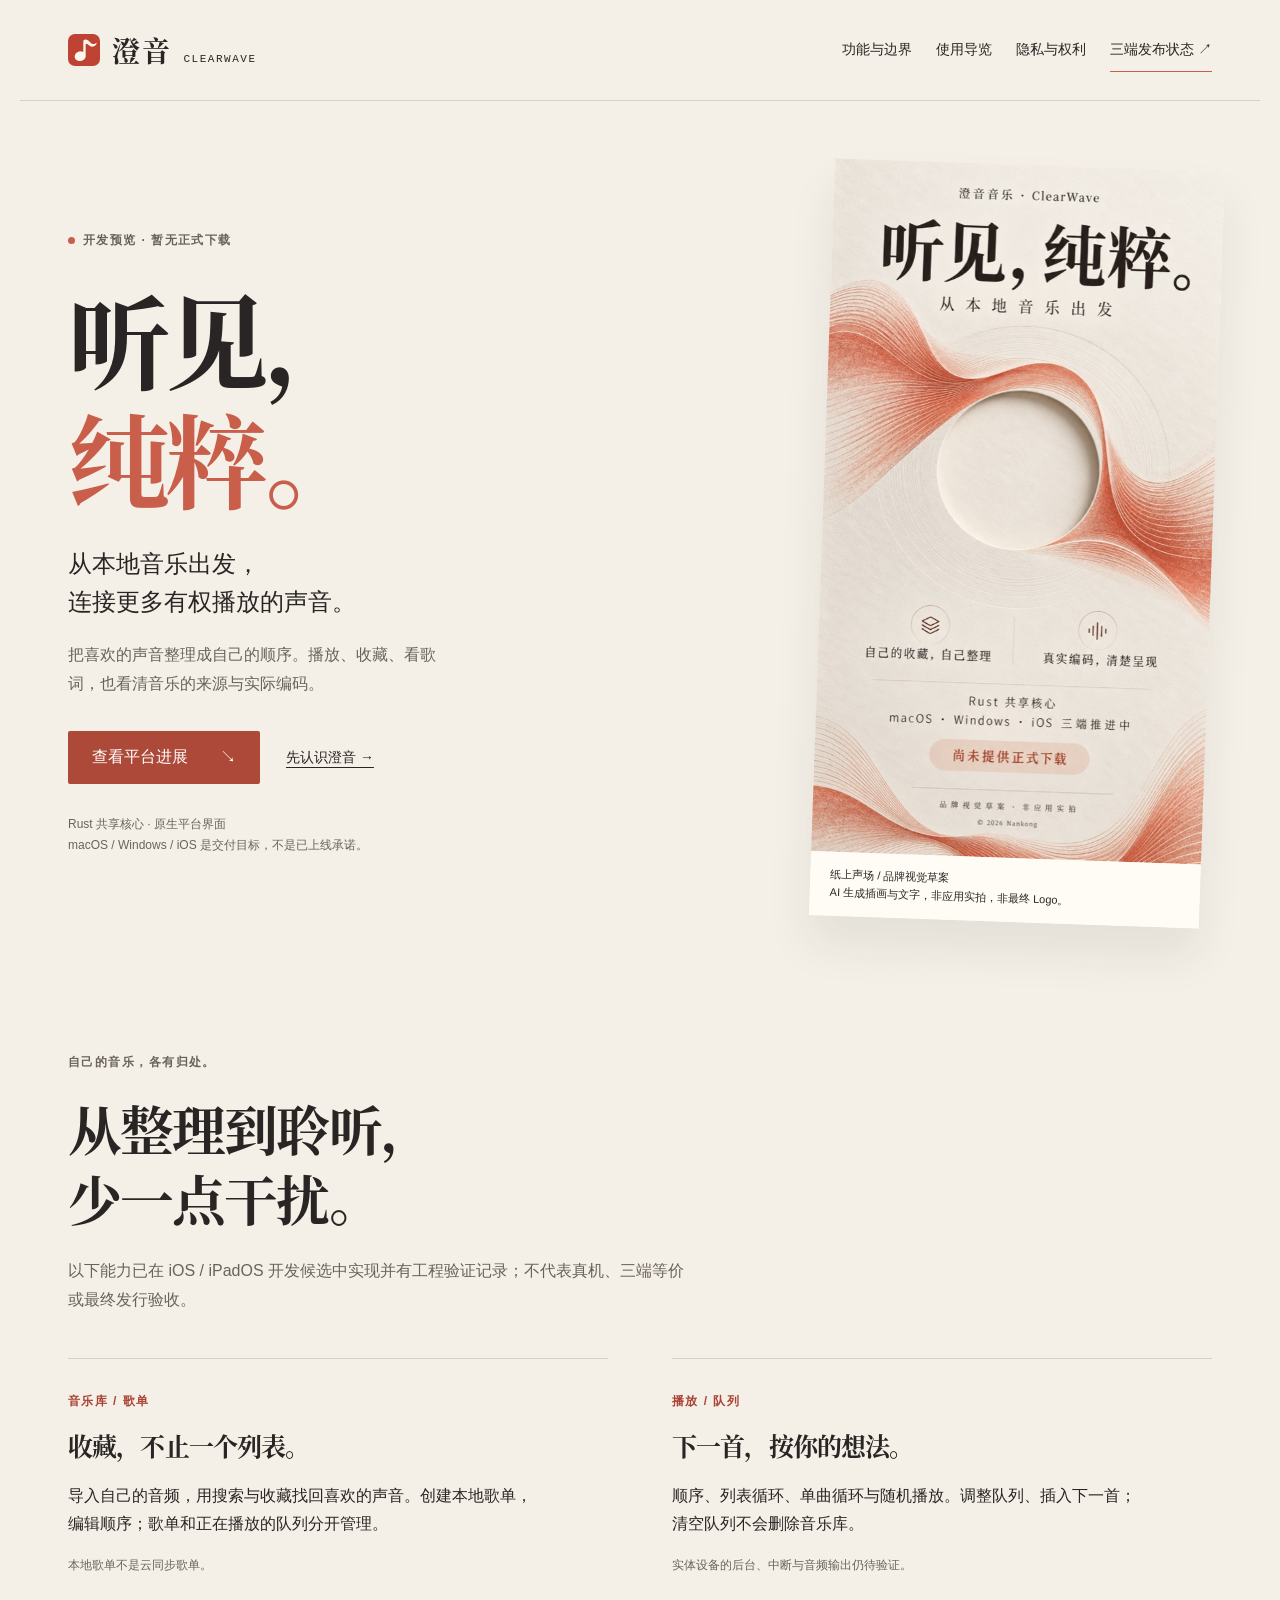
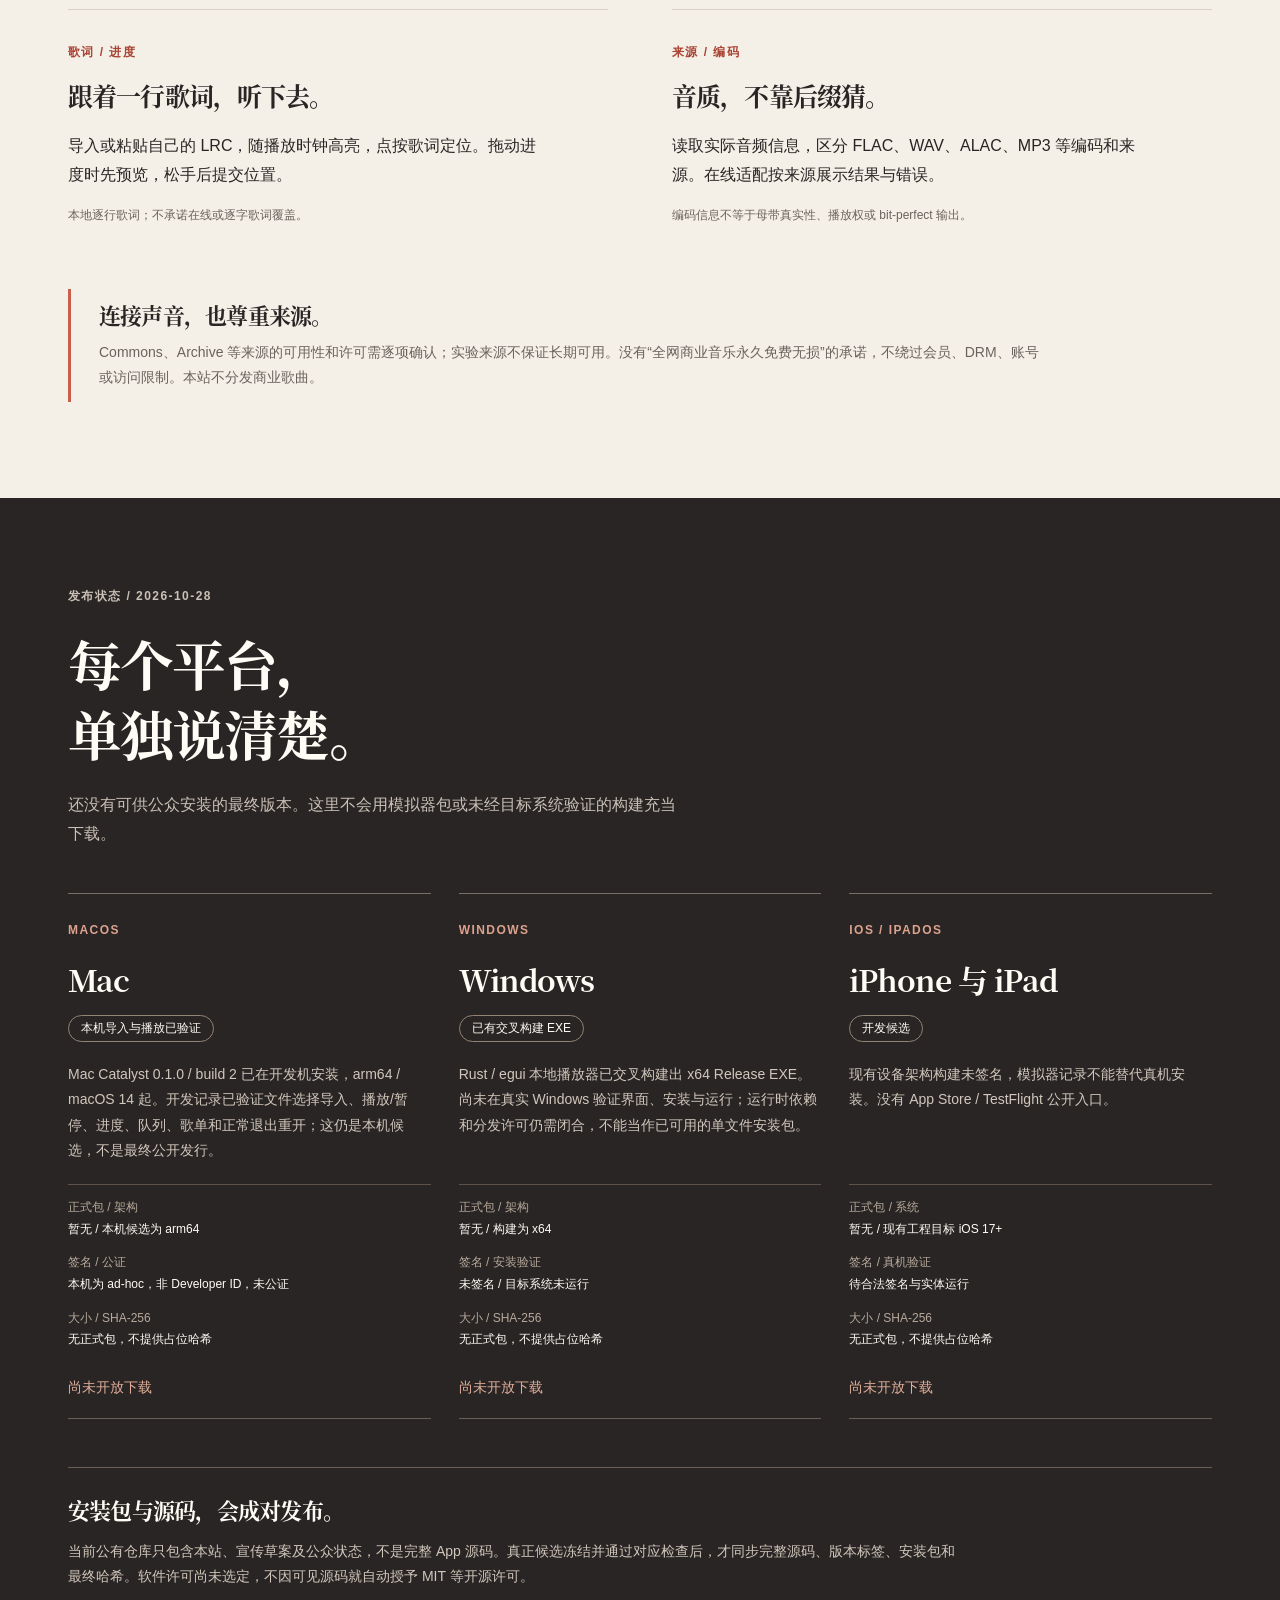
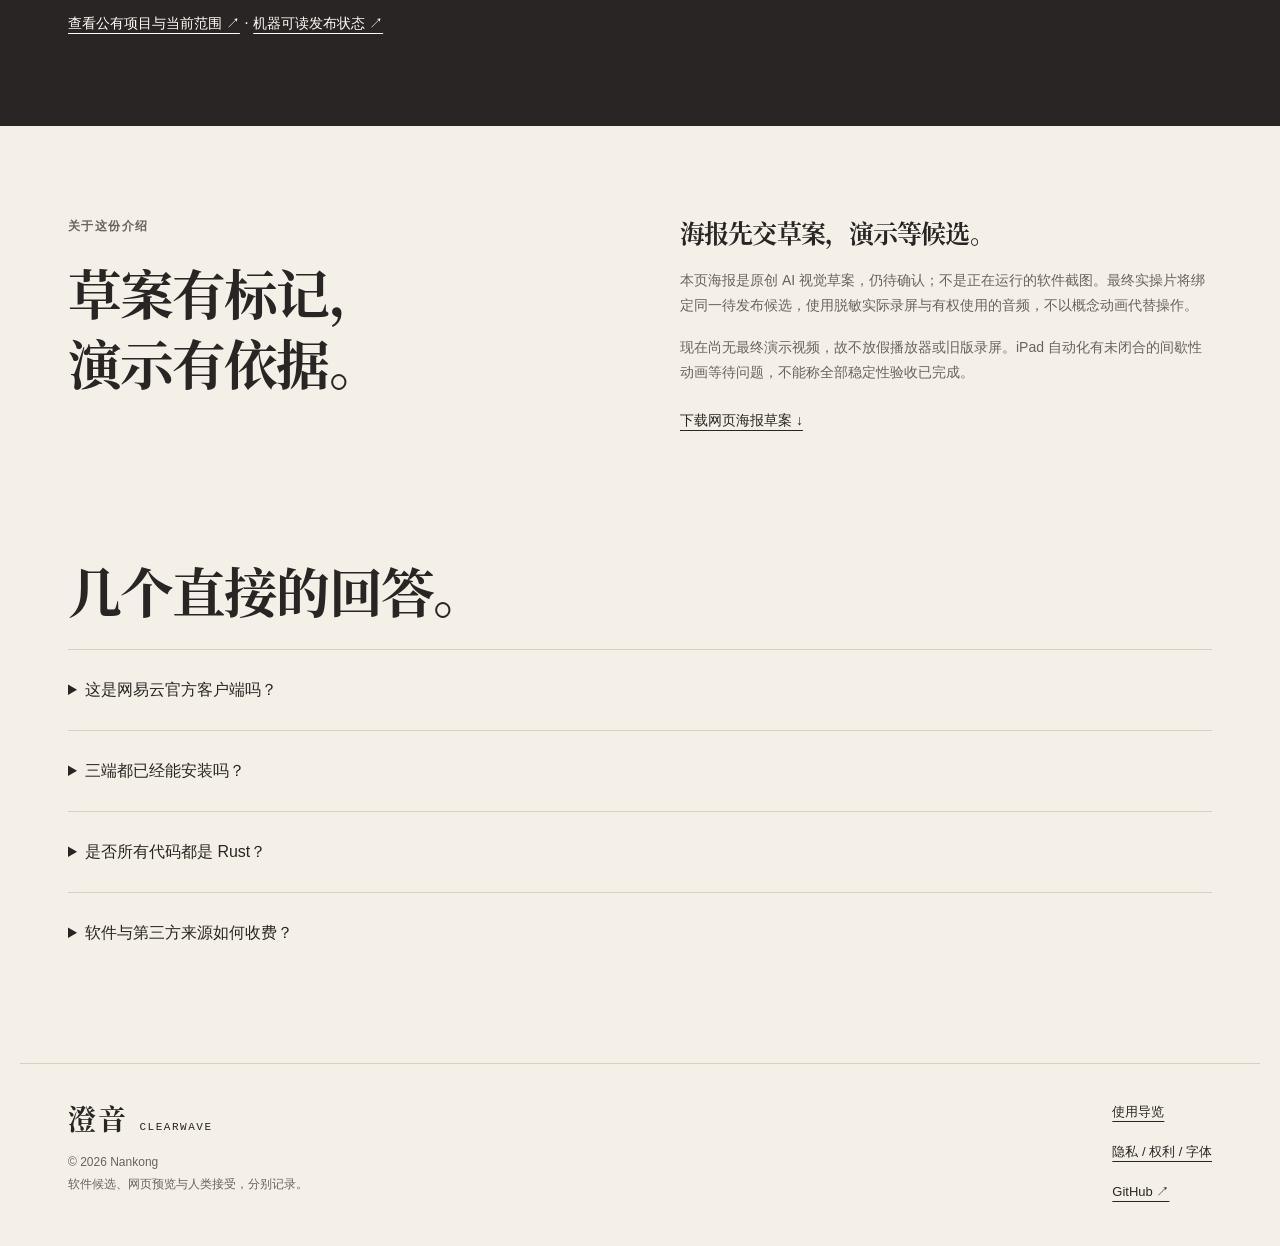
==== commit 3f777e59: "Update brand and accurate Mac/Windows preview status" ====
--- a/docs/index.html
+++ b/docs/index.html
@@ -7,12 +7,12 @@
   <meta name="theme-color" content="#F4F0E7">
   <title>澄音音乐 ClearWave — 听见，纯粹。</title>
   <link rel="stylesheet" href="style.css">
-  <link rel="icon" href="favicon.svg" type="image/svg+xml">
+  <link rel="icon" href="brand-mark-r2a.png" type="image/png">
 </head>
 <body>
   <a class="skip" href="#main">跳到正文</a>
   <header class="wrap header">
-    <a class="brand" href="./" aria-label="澄音音乐首页">澄音<span>CLEARWAVE</span></a>
+    <a class="brand" href="./" aria-label="澄音音乐首页"><img src="brand-mark-r2a.png" width="32" height="32" alt="">澄音<span>CLEARWAVE</span></a>
     <nav aria-label="主导航"><a href="#experience">功能与边界</a><a href="guide.html">使用导览</a><a href="rights.html">隐私与权利</a><a class="nav-status" href="#downloads">三端发布状态 ↗</a></nav>
   </header>
   <main id="main">
@@ -43,8 +43,8 @@
     <section class="platforms" id="downloads" aria-labelledby="download-title"><div class="wrap">
       <div class="section-head"><p class="eyebrow">发布状态 / 2026-10-28</p><h2 id="download-title">每个平台，<br>单独说清楚。</h2><p>还没有可供公众安装的最终版本。这里不会用模拟器包或未经目标系统验证的构建充当下载。</p></div>
       <div class="platform-grid">
-        <article data-platform="macos"><p class="label">MACOS</p><h3>Mac</h3><span class="status">本机技术预览</span><p>Mac Catalyst 技术预览已在开发机安装并启动，arm64 / macOS 14 起。完整导入、进度、队列、歌单与重开验收仍未闭合，尚非公开发行候选。</p><dl><dt>正式包 / 架构</dt><dd>暂无 / 预览为 arm64</dd><dt>签名 / 公证</dt><dd>预览为 ad-hoc，非 Developer ID，未公证</dd><dt>大小 / SHA-256</dt><dd>无正式包，不提供占位哈希</dd></dl><p class="unavailable">尚未开放下载</p></article>
-        <article data-platform="windows"><p class="label">WINDOWS</p><h3>Windows</h3><span class="status">尚未交付</span><p>共享核心不等于 Windows App。还没有最终桌面包、安装与真实 Windows 运行证据。</p><dl><dt>正式包 / 架构</dt><dd>暂无 / 待确认</dd><dt>签名 / 安装验证</dt><dd>未运行</dd><dt>大小 / SHA-256</dt><dd>无正式包，不提供占位哈希</dd></dl><p class="unavailable">尚未开放下载</p></article>
+        <article data-platform="macos"><p class="label">MACOS</p><h3>Mac</h3><span class="status">本机导入与播放已验证</span><p>Mac Catalyst 0.1.0 / build 2 已在开发机安装，arm64 / macOS 14 起。开发记录已验证文件选择导入、播放/暂停、进度、队列、歌单和正常退出重开；这仍是本机候选，不是最终公开发行。</p><dl><dt>正式包 / 架构</dt><dd>暂无 / 本机候选为 arm64</dd><dt>签名 / 公证</dt><dd>本机为 ad-hoc，非 Developer ID，未公证</dd><dt>大小 / SHA-256</dt><dd>无正式包，不提供占位哈希</dd></dl><p class="unavailable">尚未开放下载</p></article>
+        <article data-platform="windows"><p class="label">WINDOWS</p><h3>Windows</h3><span class="status">已有交叉构建 EXE</span><p>Rust / egui 本地播放器已交叉构建出 x64 Release EXE。尚未在真实 Windows 验证界面、安装与运行；运行时依赖和分发许可仍需闭合，不能当作已可用的单文件安装包。</p><dl><dt>正式包 / 架构</dt><dd>暂无 / 构建为 x64</dd><dt>签名 / 安装验证</dt><dd>未签名 / 目标系统未运行</dd><dt>大小 / SHA-256</dt><dd>无正式包，不提供占位哈希</dd></dl><p class="unavailable">尚未开放下载</p></article>
         <article data-platform="ios"><p class="label">IOS / IPADOS</p><h3>iPhone 与 iPad</h3><span class="status">开发候选</span><p>现有设备架构构建未签名，模拟器记录不能替代真机安装。没有 App Store / TestFlight 公开入口。</p><dl><dt>正式包 / 系统</dt><dd>暂无 / 现有工程目标 iOS 17+</dd><dt>签名 / 真机验证</dt><dd>待合法签名与实体运行</dd><dt>大小 / SHA-256</dt><dd>无正式包，不提供占位哈希</dd></dl><p class="unavailable">尚未开放下载</p></article>
       </div>
       <div class="release-note"><h3>安装包与源码，会成对发布。</h3><p>当前公有仓库只包含本站、宣传草案及公众状态，不是完整 App 源码。真正候选冻结并通过对应检查后，才同步完整源码、版本标签、安装包和最终哈希。软件许可尚未选定，不因可见源码就自动授予 MIT 等开源许可。</p><a class="text-link" href="https://github.com/dashizhihuan2018-source/ClearWave">查看公有项目与当前范围 ↗</a> · <a class="text-link" href="release-status.json">机器可读发布状态 ↗</a></div>
--- a/docs/style.css
+++ b/docs/style.css
@@ -1,4 +1,5 @@
 @font-face{font-family:ClearWaveTitle;src:url('fonts/ClearWaveTitle-Bold.woff2') format('woff2');font-weight:700;font-style:normal;font-display:swap}
+.brand img{width:32px;height:32px;align-self:center;flex:none;border-radius:7px}
 :root{--paper:#f4f0e7;--ink:#292524;--coral:#c95e4b;--muted:#6b625d;--surface:#fffcf6;--line:#d8d0c6;--deep:#292524}
 *{box-sizing:border-box}html{scroll-behavior:smooth;scroll-padding-top:36px}body{margin:0;background:var(--paper);color:var(--ink);font-family:-apple-system,BlinkMacSystemFont,"PingFang SC","Microsoft YaHei",sans-serif;font-size:16px;line-height:1.8}a{color:inherit;text-decoration-thickness:1px;text-underline-offset:5px}a:hover{color:#a94030}a:focus-visible,summary:focus-visible{outline:3px solid var(--coral);outline-offset:5px}img{display:block;max-width:100%;height:auto}h1,h2,h3,.brand{font-family:ClearWaveTitle,"Songti SC",serif;font-weight:700;line-height:1.3;letter-spacing:-.035em}h1,h2,h3,p,figure{margin:0}h1{font-size:clamp(76px,8vw,120px);line-height:1.16;margin:28px 0}h1 em{font-style:normal;color:var(--coral)}h2{font-size:clamp(34px,4.2vw,58px);margin-bottom:24px}h3{font-size:25px;margin-bottom:20px}p+p{margin-top:16px}.wrap{max-width:1240px;padding-inline:48px;margin:auto}.header{display:flex;justify-content:space-between;gap:24px;align-items:center;padding-block:28px;border-bottom:1px solid var(--line)}.brand{display:flex;align-items:baseline;gap:12px;font-size:28px;white-space:nowrap;text-decoration:none;letter-spacing:.06em}.brand span{font-family:ui-monospace,monospace;font-size:11px;font-weight:500;letter-spacing:.14em}.header nav{display:flex;gap:24px;align-items:center;font-size:14px}.header nav a{text-decoration:none;min-height:44px;display:inline-flex;align-items:center}.nav-status{border-bottom:1px solid var(--coral)}.skip{position:absolute;left:16px;top:-100px;background:var(--surface);padding:12px;z-index:10}.skip:focus{top:12px}.hero{display:grid;grid-template-columns:1.05fr .85fr;gap:72px;align-items:center;padding-block:64px 90px}.eyebrow,.label{font-size:12px;letter-spacing:.12em;font-weight:600}.eyebrow{color:var(--muted)}.dot{display:inline-block;width:7px;height:7px;background:var(--coral);border-radius:50%;vertical-align:middle;margin-right:8px}.lead{font-size:24px;line-height:1.6;margin-bottom:20px}.intro{color:var(--muted);max-width:380px}.actions{display:flex;gap:26px;align-items:center;flex-wrap:wrap;margin-top:32px}.button{display:inline-flex;gap:32px;align-items:center;min-height:52px;padding:12px 24px;background:var(--coral);color:#fff;text-decoration:none;border-radius:2px}.button:hover{background:#a94030;color:white}.text-link{font-size:14px}.hero-note{margin-top:30px;font-size:12px;color:var(--muted)}.hero-visual{max-width:390px;justify-self:end;transform:rotate(2deg);box-shadow:0 28px 46px #29252414}.hero-visual img{width:100%}.hero-visual figcaption{position:relative;font-size:11px;padding:14px 20px;background:var(--surface);line-height:1.6}.section-head{max-width:620px;margin-bottom:44px}.section-head .eyebrow{margin-bottom:20px}.section-head>p:last-child{color:var(--muted)}.experience{padding-block:40px 96px}.feature-grid{display:grid;grid-template-columns:1fr 1fr;gap:0 64px}.feature-grid article{padding-block:32px;border-top:1px solid var(--line)}.feature-grid .label{color:var(--coral);margin-bottom:16px}.feature-grid p:not(.label){max-width:470px}.feature-grid small{display:block;color:var(--muted);margin-top:16px;font-size:12px}.boundary{border-left:3px solid var(--coral);padding:12px 28px;margin-top:30px}.boundary h3{font-size:22px;margin-bottom:10px}.boundary p{color:var(--muted);font-size:14px;max-width:940px}.platforms{background:var(--deep);color:var(--surface);padding-block:88px}.platforms .eyebrow,.platforms .section-head>p:last-child{color:#c9c0b6}.platform-grid{display:grid;grid-template-columns:repeat(3,1fr);gap:28px}.platform-grid article{padding:26px 0;border-top:1px solid #796e65}.platform-grid .label{color:#dca28e;margin-bottom:18px}.platform-grid h3{font-size:30px;margin-bottom:14px}.status{display:inline-block;padding:2px 12px;border:1px solid #928374;font-size:12px;margin-bottom:20px;border-radius:30px}.platform-grid article>p:not(.label):not(.unavailable){font-size:14px;color:#d1c7bc;min-height:102px}.platform-grid dl{font-size:12px;border-top:1px solid #5e534b;margin-top:20px;padding-top:12px}.platform-grid dt{color:#b7aa9c}.platform-grid dd{margin:0 0 12px;overflow-wrap:anywhere}.unavailable{font-size:14px;border-bottom:1px solid #6a5f55;padding-bottom:18px;margin-top:24px;color:#dfad98}.release-note{border-top:1px solid #6a5f55;padding-top:28px;margin-top:22px}.release-note h3{font-size:22px;margin-bottom:14px}.release-note p{max-width:900px;color:#d1c7bc;font-size:14px;margin-bottom:20px}.platforms a:hover{color:#f9c4af}.media{display:grid;grid-template-columns:1fr 1fr;gap:80px;padding-block:90px}.media-copy p{color:var(--muted);font-size:14px}.media-copy a{display:inline-flex;min-height:44px;align-items:center;margin-top:14px}.faq{padding-bottom:90px}.faq details{border-top:1px solid var(--line);padding-block:18px}.faq summary{cursor:pointer;min-height:44px;align-content:center}.faq details p{max-width:860px;color:var(--muted);font-size:14px;padding:12px 24px}.footer{border-top:1px solid var(--line);padding-block:36px;display:flex;justify-content:space-between;gap:28px}.footer p{font-size:12px;color:var(--muted);margin-top:16px}.footer>div:last-child{display:flex;flex-direction:column;gap:10px;font-size:13px}.footer a{min-height:30px}.document{max-width:860px;padding-block:70px 90px}.document h1{font-size:52px;margin:20px 0 32px}.document h2{font-size:30px;margin:40px 0 20px}.document h3{font-size:22px;margin:30px 0 14px}.document li+li{margin-top:12px}.document .notice{border-left:3px solid var(--coral);padding:14px 22px;background:var(--surface);margin-block:26px}.document p,.document li{overflow-wrap:anywhere}.document p+p{margin-top:18px}.document code{font-size:13px;overflow-wrap:anywhere}.document .toc{display:flex;flex-wrap:wrap;gap:20px;margin-bottom:30px}.document .toc a{min-height:44px;display:inline-flex;align-items:center}
 @media(max-width:850px){.wrap{padding-inline:28px}.header{align-items:flex-start;flex-direction:column;gap:14px}.header nav{width:100%;gap:20px;flex-wrap:wrap}.hero{gap:36px;padding-block:44px 64px}.hero-visual{transform:none}.platform-grid{grid-template-columns:1fr}.platform-grid article>p:not(.label):not(.unavailable){min-height:0}.platform-grid dl{display:grid;grid-template-columns:130px 1fr;gap:8px}.platform-grid dd{margin:0}.media{gap:40px}.feature-grid{gap:0 36px}}
